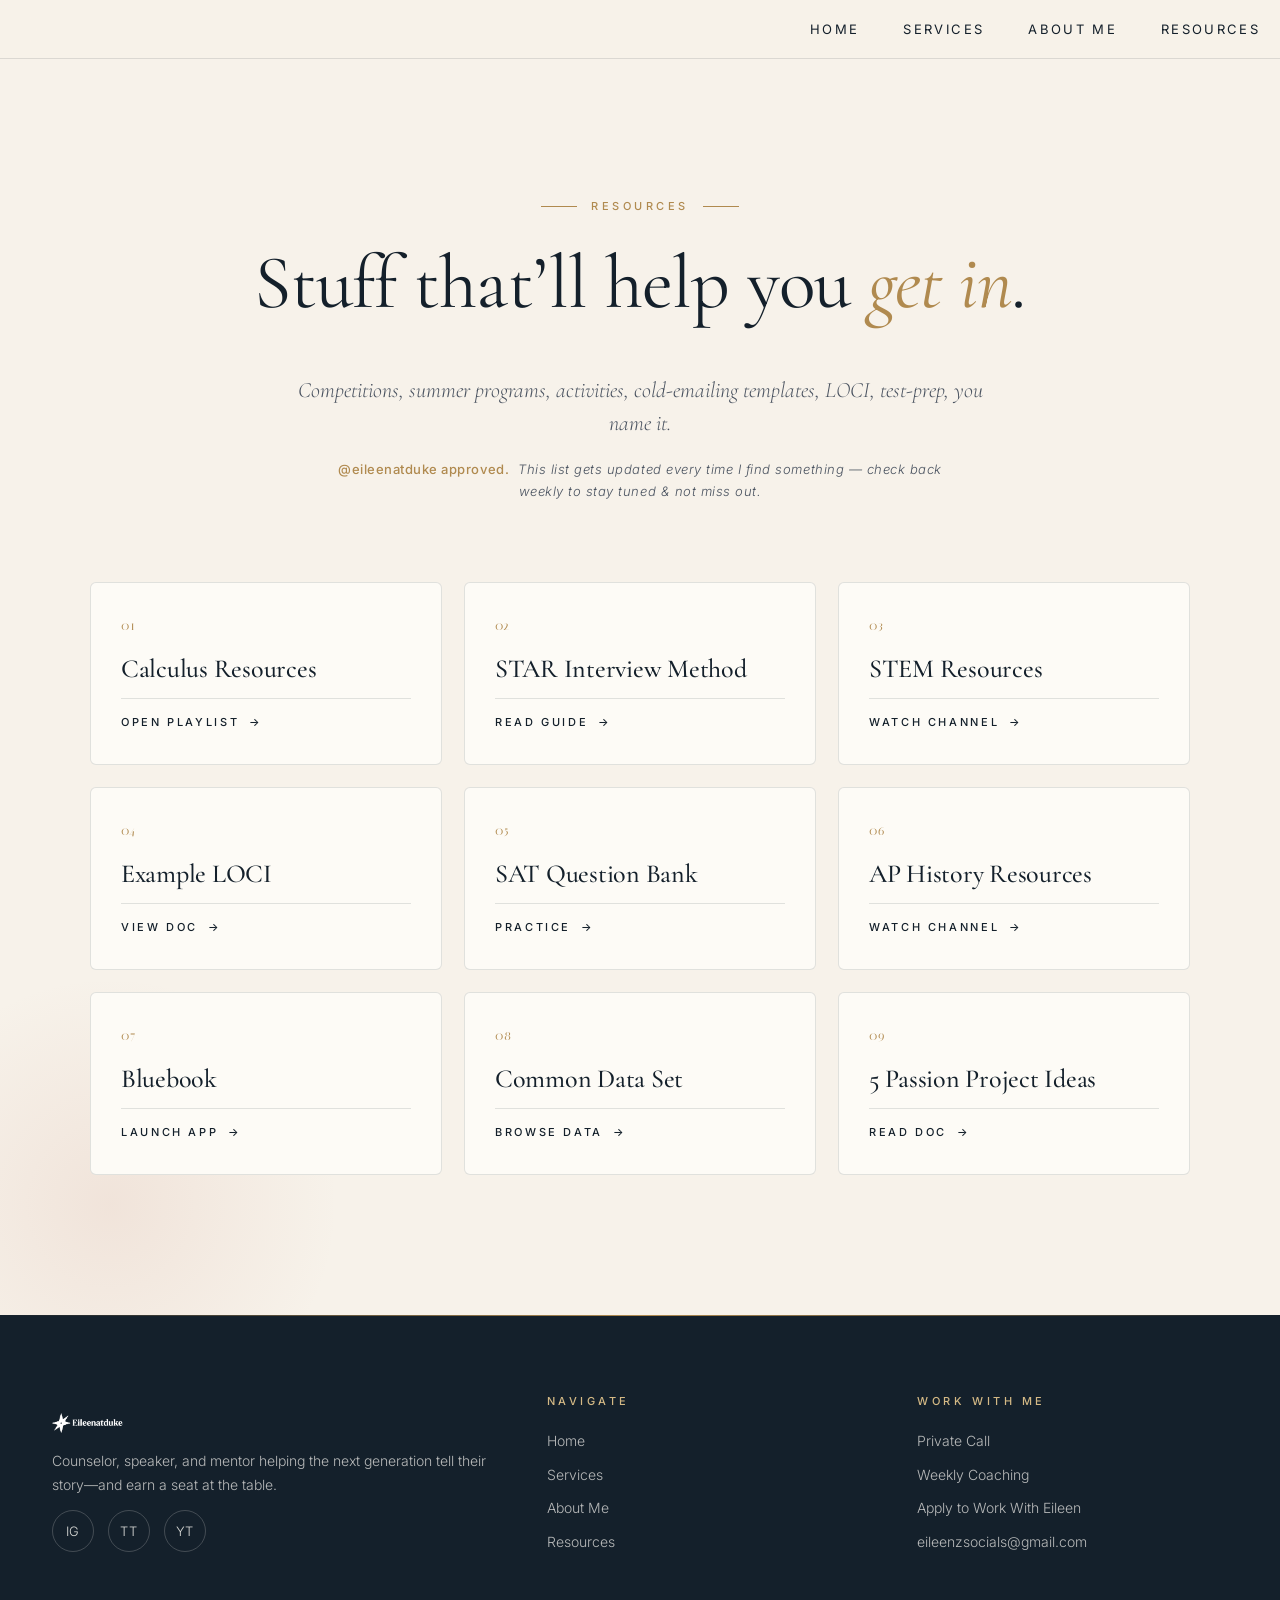
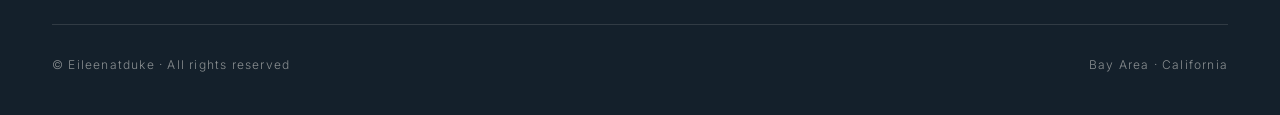
==== resources.html @ de106f10 "Link AP History Resources card to Heimler's History channel" ====
<!doctype html>
<html lang="en">
<head>
<meta charset="utf-8" />
<meta name="viewport" content="width=device-width, initial-scale=1" />
<title>Resources | Eileenatduke</title>
<link rel="icon" href="img/63d31e_8e2c9d5f79fb4313905fa7261d7432db.png" />
<link rel="preconnect" href="https://fonts.googleapis.com" />
<link rel="preconnect" href="https://fonts.gstatic.com" crossorigin />
<link href="https://fonts.googleapis.com/css2?family=Cormorant+Garamond:ital,wght@0,300;0,400;0,500;0,600;0,700;1,400&family=Inter:wght@300;400;500;600&family=Italiana&display=swap" rel="stylesheet" />
<link rel="stylesheet" href="styles.css" />
<style>
  body { padding-top: 88px; }
  #resources-section { padding-top: 100px; }
</style>
</head>
<body>

<header class="nav">
  <div class="container nav-inner">
    <span aria-hidden="true"></span>
    <nav>
      <ul>
        <li><a href="index.html#top">Home</a></li>
        <li><a href="index.html#services">Services</a></li>
        <li><a href="index.html#about">About Me</a></li>
        <li><a href="resources.html">Resources</a></li>
      </ul>
    </nav>
    <button class="nav-toggle" aria-label="Menu">
      <svg width="18" height="12" viewBox="0 0 18 12" fill="none" stroke="currentColor" stroke-width="1.4"><path d="M0 1h18M0 6h18M0 11h18"/></svg>
    </button>
  </div>
</header>

<main id="top">

  <!-- RESOURCES -->
  <section id="resources-section">
    <div class="container">
      <div class="section-head reveal">
        <span class="eyebrow">Resources</span>
        <h2>Stuff that&rsquo;ll help you <em>get in</em>.</h2>
      </div>
      <p class="resources-tag reveal">Competitions, summer programs, activities, cold-emailing templates, LOCI, test-prep, you name it.</p>
      <p class="resources-note reveal"><strong>@eileenatduke approved.</strong> &nbsp;This list gets updated every time I find something &mdash; check back weekly to stay tuned &amp; not miss out.</p>

      <div class="resources-grid">
        <a class="res-card reveal" href="https://youtube.com/playlist?list=PL6iwkLfBjZixVa6Med0P3bpAuYNysA3KG&si=qbPn6i6rHwU8EfJz" target="_blank" rel="noopener">
          <div class="res-num">01</div>
          <h4>Calculus Resources</h4>
          <span class="res-link">Open Playlist <span class="arrow">&rarr;</span></span>
        </a>

        <a class="res-card reveal" style="transition-delay:.05s" href="https://careerhub.students.duke.edu/resources/star-method-for-responding-to-interview-questions/" target="_blank" rel="noopener">
          <div class="res-num">02</div>
          <h4>STAR Interview Method</h4>
          <span class="res-link">Read Guide <span class="arrow">&rarr;</span></span>
        </a>

        <a class="res-card reveal" style="transition-delay:.1s" href="https://www.youtube.com/@TheOrganicChemistryTutor/videos" target="_blank" rel="noopener">
          <div class="res-num">03</div>
          <h4>STEM Resources</h4>
          <span class="res-link">Watch Channel <span class="arrow">&rarr;</span></span>
        </a>

        <a class="res-card reveal" style="transition-delay:.15s" href="https://docs.google.com/document/d/1EQ7lhURwzh_AfOHcXjPKD1hsLT8_d6XuLHK6VrZwoIM/edit?usp=sharing" target="_blank" rel="noopener">
          <div class="res-num">04</div>
          <h4>Example LOCI</h4>
          <span class="res-link">View Doc <span class="arrow">&rarr;</span></span>
        </a>

        <a class="res-card reveal" style="transition-delay:.2s" href="https://satsuite.collegeboard.org/practice/student-question-bank" target="_blank" rel="noopener">
          <div class="res-num">05</div>
          <h4>SAT Question Bank</h4>
          <span class="res-link">Practice <span class="arrow">&rarr;</span></span>
        </a>

        <a class="res-card reveal" style="transition-delay:.25s" href="https://www.youtube.com/@heimlershistory" target="_blank" rel="noopener">
          <div class="res-num">06</div>
          <h4>AP History Resources</h4>
          <span class="res-link">Watch Channel <span class="arrow">&rarr;</span></span>
        </a>

        <a class="res-card reveal" style="transition-delay:.3s" href="https://bluebook.app.collegeboard.org/" target="_blank" rel="noopener">
          <div class="res-num">07</div>
          <h4>Bluebook</h4>
          <span class="res-link">Launch App <span class="arrow">&rarr;</span></span>
        </a>

        <a class="res-card reveal" style="transition-delay:.35s" href="https://irds.stanford.edu/data-findings/cds" target="_blank" rel="noopener">
          <div class="res-num">08</div>
          <h4>Common Data Set</h4>
          <span class="res-link">Browse Data <span class="arrow">&rarr;</span></span>
        </a>

        <a class="res-card reveal" style="transition-delay:.4s" href="https://docs.google.com/document/d/1TdosAYPqcVu-EtnHRTdnlb5w3wuQp2_A_QpmHNCaGVw/edit?tab=t.0#heading=h.2y8op15d9m9x" target="_blank" rel="noopener">
          <div class="res-num">09</div>
          <h4>5 Passion Project Ideas</h4>
          <span class="res-link">Read Doc <span class="arrow">&rarr;</span></span>
        </a>
      </div>
    </div>
  </section>

</main>

<footer>
  <div class="container">
    <div class="footer-grid">
      <div>
        <img src="img/63d31e_8e2c9d5f79fb4313905fa7261d7432db.png" alt="Eileenatduke" class="brand-logo" />
        <p>Counselor, speaker, and mentor helping the next generation tell their story&mdash;and earn a seat at the table.</p>
        <div class="socials">
          <a href="https://www.instagram.com/eileenatduke/" target="_blank" rel="noopener" aria-label="Instagram">IG</a>
          <a href="https://www.tiktok.com/@eileeen.zhang" target="_blank" rel="noopener" aria-label="TikTok">TT</a>
          <a href="https://youtube.com/@eileenzhang8387" target="_blank" rel="noopener" aria-label="YouTube">YT</a>
        </div>
      </div>
      <div>
        <h4>Navigate</h4>
        <ul>
          <li><a href="index.html#top">Home</a></li>
          <li><a href="index.html#services">Services</a></li>
          <li><a href="index.html#about">About Me</a></li>
          <li><a href="resources.html">Resources</a></li>
        </ul>
      </div>
      <div>
        <h4>Work With Me</h4>
        <ul>
          <li><a href="https://docs.google.com/forms/d/e/1FAIpQLSdR8RqY_vbzj-fO9N_N5UaOA48QXaSj5QRSEyiiGcc8QQc1Bg/viewform" target="_blank" rel="noopener">Private Call</a></li>
          <li><a href="https://forms.gle/8HdHByYSFpCebyEi6" target="_blank" rel="noopener">Weekly Coaching</a></li>
          <li><a href="https://docs.google.com/forms/d/e/1FAIpQLSew6_3nHhO1C6GS_62MeNPMiZvuFl3_4FCT3mkkudP7ZkJYaA/viewform" target="_blank" rel="noopener">Apply to Work With Eileen</a></li>
          <li><a href="mailto:eileenzsocials@gmail.com">eileenzsocials@gmail.com</a></li>
        </ul>
      </div>
    </div>
    <div class="footer-bottom">
      <span>&copy; Eileenatduke &middot; All rights reserved</span>
      <span>Bay Area &middot; California</span>
    </div>
  </div>
</footer>

<script>
  const io = new IntersectionObserver((entries) => {
    entries.forEach((e) => {
      if (e.isIntersecting) {
        e.target.classList.add('in');
        io.unobserve(e.target);
      }
    });
  }, { threshold: 0.12, rootMargin: '0px 0px -60px 0px' });
  document.querySelectorAll('.reveal').forEach(el => io.observe(el));

  const nav = document.querySelector('header.nav');
  window.addEventListener('scroll', () => {
    const y = window.scrollY;
    nav.style.boxShadow = y > 40 ? '0 10px 30px -20px rgba(20, 32, 43, .15)' : 'none';
  });

  const navToggle = document.querySelector('.nav-toggle');
  const navMenu = document.querySelector('header.nav nav ul');
  navToggle.addEventListener('click', () => {
    nav.classList.toggle('menu-open');
  });
  navMenu.addEventListener('click', (e) => {
    if (e.target.tagName === 'A') nav.classList.remove('menu-open');
  });
</script>

</body>
</html>
---- styles.css ----
:root {
    --ink: #14202b;
    --ink-soft: #4a5360;
    --cream: #f7f2ea;
    --cream-deep: #efe6d6;
    --paper: #fdfbf6;
    --gold: #b08a4f;
    --gold-soft: #d4b985;
    --rose: #c98c79;
    --line: rgba(20, 32, 43, 0.12);
  }

  * { box-sizing: border-box; margin: 0; padding: 0; }
  html { scroll-behavior: smooth; }
  body {
    background: var(--cream);
    color: var(--ink);
    font-family: 'Inter', system-ui, sans-serif;
    font-weight: 300;
    font-size: 16px;
    line-height: 1.7;
    -webkit-font-smoothing: antialiased;
    overflow-x: hidden;
  }
  ::selection { background: var(--gold); color: var(--paper); }
  h1, h2, h3, h4, .serif {
    font-family: 'Cormorant Garamond', 'Times New Roman', serif;
    font-weight: 400;
    letter-spacing: -0.01em;
    line-height: 1.1;
  }
  a { color: inherit; text-decoration: none; }
  img { max-width: 100%; display: block; }
  .container { max-width: 1240px; margin: 0 auto; padding: 0 32px; }

  /* ---------- Navigation ---------- */
  header.nav {
    position: fixed; top: 0; left: 0; right: 0; z-index: 100;
    backdrop-filter: blur(18px) saturate(140%);
    -webkit-backdrop-filter: blur(18px) saturate(140%);
    background: rgba(247, 242, 234, 0.82);
    border-bottom: 1px solid var(--line);
    transition: padding 0.4s ease, box-shadow 0.4s ease;
  }
  .nav-inner {
    display: flex; align-items: center; justify-content: space-between;
    padding: 18px 0;
  }
  .brand-logo { height: 40px; width: auto; }
  nav ul {
    display: flex; gap: 44px; list-style: none;
    font-size: 13px; letter-spacing: 0.18em; text-transform: uppercase;
    font-weight: 400;
  }
  nav a {
    position: relative; padding: 6px 0;
    color: var(--ink); transition: color 0.3s ease;
  }
  nav a::after {
    content: ""; position: absolute; left: 0; right: 0; bottom: 0;
    height: 1px; background: var(--gold); transform: scaleX(0);
    transform-origin: left; transition: transform 0.4s ease;
  }
  nav a:hover { color: var(--gold); }
  nav a:hover::after { transform: scaleX(1); }
  .nav-toggle { display: none; }

  /* ---------- Hero ---------- */
  .hero {
    min-height: 100vh;
    display: grid; place-items: center;
    position: relative;
    padding: 140px 0 80px;
    overflow: hidden;
  }
  .hero::before {
    content: ""; position: absolute; inset: 0;
    background:
      radial-gradient(ellipse at 20% 20%, rgba(212, 185, 133, 0.22), transparent 60%),
      radial-gradient(ellipse at 80% 70%, rgba(201, 140, 121, 0.16), transparent 55%);
    pointer-events: none;
  }
  .hero-grid {
    display: grid;
    grid-template-columns: 1.15fr 1fr;
    gap: 80px;
    align-items: center;
    position: relative;
    z-index: 2;
  }
  .eyebrow {
    display: inline-flex; align-items: center; gap: 14px;
    font-size: 11px; letter-spacing: 0.32em; text-transform: uppercase;
    color: var(--gold); font-weight: 500; margin-bottom: 28px;
  }
  .eyebrow::before {
    content: ""; display: inline-block; width: 36px; height: 1px;
    background: var(--gold);
  }
  .hero h1 {
    font-size: clamp(56px, 8vw, 112px);
    line-height: 0.96; margin-bottom: 32px;
    color: var(--ink); font-weight: 400;
  }
  .hero h1 em { font-style: italic; color: var(--gold); font-weight: 400; }
  .hero-lead {
    font-size: 19px; line-height: 1.7;
    color: var(--ink-soft); max-width: 540px;
    margin-bottom: 44px;
  }
  .hero-cta { display: flex; gap: 20px; flex-wrap: wrap; }

  .btn {
    display: inline-flex; align-items: center; gap: 12px;
    padding: 16px 32px;
    font-size: 12px; letter-spacing: 0.24em; text-transform: uppercase;
    font-weight: 500; border-radius: 999px;
    transition: all 0.4s cubic-bezier(0.4, 0, 0.2, 1);
    cursor: pointer; border: 1px solid transparent;
  }
  .btn-primary { background: var(--ink); color: var(--paper); }
  .btn-primary:hover {
    background: var(--gold); color: var(--paper);
    transform: translateY(-2px);
    box-shadow: 0 14px 30px -12px rgba(176, 138, 79, 0.55);
  }
  .btn-ghost { background: transparent; color: var(--ink); border-color: var(--ink); }
  .btn-ghost:hover { background: var(--ink); color: var(--paper); transform: translateY(-2px); }
  .btn .arrow { transition: transform 0.3s ease; }
  .btn:hover .arrow { transform: translateX(4px); }

  /* Hero portrait — real photo */
  .portrait-frame {
    position: relative;
    aspect-ratio: 4/5;
    border-radius: 4px;
    overflow: visible;
  }
  .portrait-frame .photo {
    position: relative;
    width: 100%; height: 100%;
    border-radius: 4px;
    overflow: hidden;
    background: var(--cream-deep);
    box-shadow:
      0 50px 90px -30px rgba(20, 32, 43, 0.35),
      0 30px 60px -25px rgba(176, 138, 79, 0.25);
  }
  .portrait-frame .photo img {
    width: 100%; height: 100%; object-fit: cover;
    transition: transform 1.4s cubic-bezier(0.2, 0, 0.2, 1);
  }
  .portrait-frame:hover .photo img { transform: scale(1.04); }
  .portrait-frame::before {
    content: ""; position: absolute;
    inset: -18px -18px 18px 18px;
    border: 1px solid var(--gold);
    border-radius: 4px; z-index: -1;
  }
  .portrait-frame .badge {
    position: absolute; top: -28px; right: -28px;
    width: 130px; height: 130px;
    border-radius: 50%;
    background: var(--ink); color: var(--paper);
    display: grid; place-items: center;
    font-family: 'Italiana', serif;
    font-size: 11px; letter-spacing: 0.3em; text-transform: uppercase;
    text-align: center; line-height: 1.4;
    box-shadow: 0 18px 40px -15px rgba(20, 32, 43, 0.45);
    transform: rotate(-8deg);
    z-index: 3;
  }
  .portrait-frame .badge .num {
    display: block;
    font-size: 30px; letter-spacing: 0; margin-bottom: 4px;
    color: var(--gold-soft);
  }

  .scroll-cue {
    position: absolute; bottom: 40px; left: 50%;
    transform: translateX(-50%);
    font-size: 10px; letter-spacing: 0.36em; text-transform: uppercase;
    color: var(--ink-soft);
    display: flex; flex-direction: column; align-items: center; gap: 16px;
  }
  .scroll-cue::after {
    content: ""; width: 1px; height: 60px;
    background: linear-gradient(to bottom, var(--ink-soft), transparent);
    animation: drop 2.4s ease-in-out infinite;
  }
  @keyframes drop {
    0%, 100% { transform: scaleY(1); transform-origin: top; }
    50% { transform: scaleY(0.4); }
  }

  /* ---------- Universities strip ---------- */
  .unis {
    background: var(--paper);
    padding: 70px 0;
    border-top: 1px solid var(--line);
    border-bottom: 1px solid var(--line);
  }
  .unis-label {
    text-align: center;
    font-size: 11px; letter-spacing: 0.32em; text-transform: uppercase;
    color: var(--ink-soft); font-weight: 500;
    margin-bottom: 36px;
  }
  .unis-label::before, .unis-label::after {
    content: ""; display: inline-block;
    width: 30px; height: 1px;
    background: var(--gold);
    vertical-align: middle; margin: 0 18px;
  }
  .unis-row {
    display: flex; align-items: center; justify-content: center;
    gap: 48px; flex-wrap: wrap;
  }
  .unis-cell {
    width: 140px; height: 70px;
    display: grid; place-items: center;
    opacity: 0.82; filter: grayscale(0.15);
    transition: opacity 0.4s ease, transform 0.4s ease, filter 0.4s ease;
  }
  .unis-cell img {
    max-width: 100%; max-height: 100%;
    width: auto; height: auto;
    object-fit: contain;
  }
  .unis-cell.is-brown img { max-height: 78%; max-width: 78%; }
  .unis-cell:hover {
    opacity: 1; filter: grayscale(0);
    transform: translateY(-3px);
  }

  /* ---------- Section base ---------- */
  section { padding: 140px 0; position: relative; }
  .section-head { text-align: center; margin-bottom: 90px; }
  .section-head .eyebrow { justify-content: center; }
  .section-head .eyebrow::after {
    content: ""; display: inline-block; width: 36px; height: 1px; background: var(--gold);
  }
  .section-head h2 {
    font-size: clamp(44px, 6vw, 76px);
    line-height: 1.05; margin-bottom: 24px; font-weight: 400;
  }
  .section-head h2 em { color: var(--gold); font-style: italic; }
  .section-head p {
    max-width: 620px; margin: 0 auto;
    color: var(--ink-soft); font-size: 17px;
  }

  /* ---------- Services ---------- */
  #services {
    background: linear-gradient(180deg, var(--cream) 0%, var(--paper) 100%);
  }
  .services-grid {
    display: grid;
    grid-template-columns: repeat(3, 1fr);
    gap: 28px;
  }
  .card {
    position: relative;
    background: var(--paper);
    border: 1px solid var(--line);
    border-radius: 6px;
    display: flex; flex-direction: column;
    transition: transform 0.5s cubic-bezier(0.4, 0, 0.2, 1),
                box-shadow 0.5s cubic-bezier(0.4, 0, 0.2, 1),
                border-color 0.4s ease;
    overflow: hidden;
    isolation: isolate;
  }
  .card:hover {
    transform: translateY(-10px);
    box-shadow:
      0 30px 60px -25px rgba(20, 32, 43, 0.18),
      0 20px 40px -25px rgba(176, 138, 79, 0.18);
    border-color: transparent;
  }
  .card-image {
    position: relative;
    aspect-ratio: 4/3;
    overflow: hidden;
    background: var(--cream-deep);
  }
  .card-image img {
    width: 100%; height: 100%; object-fit: cover;
    transition: transform 1.2s cubic-bezier(0.2, 0, 0.2, 1);
  }
  .card:hover .card-image img { transform: scale(1.06); }
  .card-image::after {
    content: ""; position: absolute; inset: 0;
    background: linear-gradient(180deg, transparent 50%, rgba(20, 32, 43, 0.18) 100%);
  }
  .ribbon-float {
    position: absolute; top: 18px; left: 18px; z-index: 2;
    background: var(--gold); color: var(--paper);
    font-size: 9px; letter-spacing: 0.24em; text-transform: uppercase;
    padding: 6px 12px; border-radius: 999px;
    font-weight: 500;
    backdrop-filter: blur(6px);
  }
  .ribbon-float.alt { background: var(--rose); }
  .ribbon-float.dark { background: var(--ink); color: var(--gold-soft); }

  .card-body { padding: 36px 36px 40px; display: flex; flex-direction: column; flex: 1; }

  .card.featured { background: linear-gradient(155deg, var(--ink) 0%, #0a1622 100%); color: var(--paper); border-color: transparent; }
  .card.featured .card-eyebrow,
  .card.featured .card-meta { color: var(--gold-soft); }
  .card.featured h3 { color: var(--paper); }
  .card.featured p { color: rgba(253, 251, 246, 0.78); }
  .card.featured .card-link { color: var(--gold-soft); border-color: rgba(212, 185, 133, 0.4); }
  .card.featured .card-link:hover { color: var(--paper); border-color: var(--paper); }

  .card-eyebrow {
    font-size: 10px; letter-spacing: 0.32em; text-transform: uppercase;
    color: var(--gold); font-weight: 500;
    display: flex; align-items: center; gap: 12px;
    margin-bottom: 18px;
  }
  .card-eyebrow .num { font-family: 'Italiana', serif; font-size: 14px; letter-spacing: 0; }

  .card h3 {
    font-size: 30px; line-height: 1.15;
    margin-bottom: 18px;
    color: var(--ink); font-weight: 400;
  }
  .card p {
    color: var(--ink-soft);
    font-size: 15.5px; line-height: 1.7;
    margin-bottom: 28px; flex: 1;
  }
  .card-meta {
    font-size: 11px; letter-spacing: 0.24em; text-transform: uppercase;
    color: var(--rose); font-weight: 500;
    margin-bottom: 16px;
    display: flex; align-items: center; gap: 10px;
  }
  .card-meta::before {
    content: ""; width: 6px; height: 6px; border-radius: 50%;
    background: var(--rose); display: inline-block;
    box-shadow: 0 0 0 3px rgba(201, 140, 121, 0.2);
    animation: pulse 2s ease-in-out infinite;
  }
  @keyframes pulse {
    0%, 100% { box-shadow: 0 0 0 3px rgba(201, 140, 121, 0.2); }
    50% { box-shadow: 0 0 0 6px rgba(201, 140, 121, 0.05); }
  }
  .card-actions { display: flex; flex-direction: column; gap: 12px; }
  .card-actions .btn { justify-content: center; }
  .card-link {
    display: inline-flex; align-items: center; justify-content: center; gap: 10px;
    padding: 14px 0;
    font-size: 11px; letter-spacing: 0.28em; text-transform: uppercase;
    color: var(--ink); border-bottom: 1px solid var(--line);
    transition: color 0.3s ease, border-color 0.3s ease;
  }
  .card-link:hover { color: var(--gold); border-color: var(--gold); }

  /* ---------- About ---------- */
  #about { background: var(--cream); position: relative; overflow: hidden; }
  #about::before {
    content: ""; position: absolute;
    top: -100px; right: -100px; width: 500px; height: 500px;
    border-radius: 50%;
    background: radial-gradient(circle, rgba(176, 138, 79, 0.12), transparent 70%);
    pointer-events: none;
  }
  .about-grid {
    display: grid;
    grid-template-columns: 0.85fr 1.15fr;
    gap: 90px;
    align-items: center;
    position: relative;
  }
  .about-visual { position: relative; }
  .about-visual .stack {
    position: relative;
    aspect-ratio: 4/5;
    border-radius: 4px;
    overflow: visible;
  }
  .about-visual .photo {
    position: relative;
    width: 100%; height: 100%;
    border-radius: 4px;
    overflow: hidden;
    background: var(--cream-deep);
    box-shadow: 0 40px 80px -30px rgba(20, 32, 43, 0.35);
  }
  .about-visual .photo img {
    width: 100%; height: 100%; object-fit: cover;
  }
  .about-visual .stack::before {
    content: ""; position: absolute;
    inset: 28px -28px -28px 28px;
    background: linear-gradient(135deg, var(--ink) 0%, #0a1622 100%);
    border-radius: 4px; z-index: -1;
  }
  .stat-card {
    position: absolute;
    bottom: -40px; left: -40px;
    background: var(--paper);
    padding: 26px 32px;
    border-radius: 6px;
    box-shadow: 0 20px 50px -20px rgba(20, 32, 43, 0.25);
    border: 1px solid var(--line);
    z-index: 4;
  }
  .stat-card .num {
    font-family: 'Cormorant Garamond', serif;
    font-size: 44px; line-height: 1;
    color: var(--gold); font-weight: 500;
  }
  .stat-card .label {
    font-size: 10px; letter-spacing: 0.28em; text-transform: uppercase;
    color: var(--ink-soft); margin-top: 8px;
  }
  .about-copy h2 {
    font-size: clamp(44px, 5.4vw, 68px);
    margin-bottom: 36px;
  }
  .about-copy h2 em { color: var(--gold); font-style: italic; }
  .about-copy p {
    font-size: 17px; color: var(--ink-soft);
    line-height: 1.85; margin-bottom: 24px;
  }
  .about-copy p strong {
    color: var(--ink); font-weight: 500; font-style: italic;
    background: linear-gradient(180deg, transparent 60%, rgba(212, 185, 133, 0.45) 60%);
    padding: 0 4px;
  }
  .pull-quote {
    margin: 50px 0;
    padding: 36px 0 36px 36px;
    border-left: 2px solid var(--gold);
    font-family: 'Cormorant Garamond', serif;
    font-size: 26px; font-style: italic;
    line-height: 1.4; color: var(--ink);
  }

  /* ---------- Speaker strip ---------- */
  .speaker-strip {
    margin-top: 80px;
    padding: 0;
    background: var(--ink);
    border-radius: 8px;
    color: var(--paper);
    display: grid;
    grid-template-columns: 1fr 1.1fr;
    overflow: hidden;
    position: relative;
  }
  .speaker-strip .photo {
    position: relative;
    min-height: 380px;
    background: #0a1622;
  }
  .speaker-strip .photo img {
    width: 100%; height: 100%;
    object-fit: cover;
    object-position: 50% 20%;
    position: absolute; inset: 0;
  }
  .speaker-strip .photo::after {
    content: ""; position: absolute; inset: 0;
    background: linear-gradient(90deg, transparent 60%, var(--ink) 100%);
  }
  .speaker-strip .body {
    padding: 60px;
    display: flex; flex-direction: column; justify-content: center;
    position: relative;
  }
  .speaker-strip .body::before {
    content: "❝"; position: absolute;
    top: 20px; right: 40px;
    font-family: 'Cormorant Garamond', serif;
    font-size: 120px; color: rgba(212, 185, 133, 0.15);
    line-height: 1;
  }
  .speaker-strip .eyebrow { color: var(--gold-soft); }
  .speaker-strip .eyebrow::before { background: var(--gold-soft); }
  .speaker-strip h3 {
    font-size: 36px; margin-bottom: 18px;
    color: var(--paper); font-weight: 400;
  }
  .speaker-strip h3 em { color: var(--gold-soft); font-style: italic; }
  .speaker-strip p {
    color: rgba(253, 251, 246, 0.78);
    font-size: 16px;
  }

  /* ---------- Contact ---------- */
  #contact { background: var(--paper); text-align: center; padding: 160px 0; }
  #contact .section-head { margin-bottom: 60px; }
  .contact-card {
    max-width: 720px; margin: 0 auto;
    padding: 60px;
    background: linear-gradient(155deg, var(--cream) 0%, var(--paper) 100%);
    border: 1px solid var(--line); border-radius: 6px;
    position: relative;
  }
  .contact-card::before, .contact-card::after {
    content: ""; position: absolute;
    width: 24px; height: 24px;
    border: 1px solid var(--gold);
  }
  .contact-card::before { top: 14px; left: 14px; border-right: 0; border-bottom: 0; }
  .contact-card::after { bottom: 14px; right: 14px; border-left: 0; border-top: 0; }
  .contact-card p {
    font-family: 'Cormorant Garamond', serif;
    font-size: 22px; line-height: 1.5;
    color: var(--ink); margin-bottom: 36px;
    font-style: italic;
  }
  .email-link {
    display: inline-flex; align-items: center; gap: 14px;
    padding: 18px 36px;
    background: var(--ink); color: var(--paper);
    border-radius: 999px;
    font-size: 15px; letter-spacing: 0.05em;
    transition: all 0.4s ease;
  }
  .email-link:hover {
    background: var(--gold);
    transform: translateY(-2px);
    box-shadow: 0 14px 30px -12px rgba(176, 138, 79, 0.5);
  }
  .email-link .icon { font-size: 18px; }

  /* ---------- Resources ---------- */
  #resources-section {
    background: var(--cream);
    padding: 140px 0;
    position: relative;
    overflow: hidden;
  }
  #resources-section::before {
    content: ""; position: absolute;
    bottom: -120px; left: -120px;
    width: 460px; height: 460px;
    border-radius: 50%;
    background: radial-gradient(circle, rgba(201, 140, 121, 0.14), transparent 70%);
    pointer-events: none;
  }
  .resources-tag {
    text-align: center;
    font-family: 'Cormorant Garamond', serif;
    font-style: italic;
    font-size: 22px;
    color: var(--ink-soft);
    max-width: 720px;
    margin: -40px auto 18px;
    line-height: 1.5;
  }
  .resources-note {
    text-align: center;
    font-size: 13px;
    letter-spacing: 0.04em;
    color: var(--ink-soft);
    max-width: 640px;
    margin: 0 auto 80px;
    font-style: italic;
  }
  .resources-note strong {
    color: var(--gold);
    font-style: normal;
    font-weight: 500;
  }
  .resources-grid {
    display: grid;
    grid-template-columns: repeat(3, 1fr);
    gap: 22px;
    max-width: 1100px;
    margin: 0 auto;
  }
  .res-card {
    position: relative;
    background: var(--paper);
    border: 1px solid var(--line);
    border-radius: 6px;
    padding: 32px 30px;
    transition: transform 0.4s cubic-bezier(0.4,0,0.2,1),
                box-shadow 0.4s ease,
                border-color 0.4s ease;
    display: flex; flex-direction: column;
    min-height: 180px;
    overflow: hidden;
    isolation: isolate;
  }
  .res-card::before {
    content: ""; position: absolute;
    top: 0; left: 0; right: 0; height: 2px;
    background: linear-gradient(90deg, var(--gold), var(--rose));
    transform: scaleX(0); transform-origin: left;
    transition: transform 0.5s cubic-bezier(0.4,0,0.2,1);
  }
  .res-card:hover {
    transform: translateY(-6px);
    box-shadow: 0 24px 50px -25px rgba(20,32,43,0.18);
    border-color: transparent;
  }
  .res-card:hover::before { transform: scaleX(1); }
  .res-num {
    font-family: 'Italiana', serif;
    font-size: 13px;
    color: var(--gold);
    letter-spacing: 0.04em;
    margin-bottom: 16px;
  }
  .res-card h4 {
    font-family: 'Cormorant Garamond', serif;
    font-size: 26px;
    line-height: 1.2;
    color: var(--ink);
    font-weight: 500;
    margin-bottom: 14px;
    flex: 1;
  }
  .res-card .res-link {
    display: inline-flex; align-items: center; gap: 10px;
    font-size: 11px; letter-spacing: 0.24em; text-transform: uppercase;
    color: var(--ink); font-weight: 500;
    padding-top: 14px;
    border-top: 1px solid var(--line);
    transition: color 0.3s ease, border-color 0.3s ease;
  }
  .res-card:hover .res-link { color: var(--gold); border-color: var(--gold); }
  .res-card .res-link .arrow { transition: transform 0.3s ease; }
  .res-card:hover .res-link .arrow { transform: translateX(4px); }
  .res-card.disabled {
    opacity: 0.65;
  }
  .res-card.disabled .res-link {
    color: var(--ink-soft);
    font-style: italic;
    text-transform: none;
    letter-spacing: 0.02em;
    font-size: 13px;
  }
  .res-card.disabled:hover { transform: none; box-shadow: none; }
  .res-card.disabled:hover::before { transform: scaleX(0); }

  /* ---------- Footer ---------- */
  footer {
    background: var(--ink);
    color: rgba(253, 251, 246, 0.7);
    padding: 80px 0 40px;
    position: relative;
  }
  footer::before {
    content: ""; position: absolute; top: 0; left: 0; right: 0; height: 1px;
    background: linear-gradient(90deg, transparent, var(--gold), transparent);
  }
  .footer-grid {
    display: grid;
    grid-template-columns: 1.4fr 1fr 1fr;
    gap: 60px; margin-bottom: 60px;
  }
  footer .brand-logo {
    height: 38px; width: auto;
    filter: brightness(0) invert(1);
    margin-bottom: 16px;
  }
  footer p { font-size: 14px; line-height: 1.7; }
  footer h4 {
    font-family: 'Inter', sans-serif;
    font-size: 11px; letter-spacing: 0.32em; text-transform: uppercase;
    color: var(--gold-soft); font-weight: 500;
    margin-bottom: 22px;
  }
  footer ul { list-style: none; }
  footer ul li { margin-bottom: 10px; font-size: 14px; }
  footer ul a { transition: color 0.3s ease; }
  footer ul a:hover { color: var(--gold-soft); }
  .socials { display: flex; gap: 14px; margin-top: 14px; }
  .socials a {
    width: 42px; height: 42px;
    border-radius: 50%;
    border: 1px solid rgba(253, 251, 246, 0.2);
    display: grid; place-items: center;
    font-size: 13px; letter-spacing: 0.05em;
    color: rgba(253, 251, 246, 0.85);
    transition: all 0.4s ease;
  }
  .socials a:hover {
    background: var(--gold); border-color: var(--gold);
    color: var(--ink); transform: translateY(-2px);
  }
  .footer-bottom {
    border-top: 1px solid rgba(253, 251, 246, 0.12);
    padding-top: 30px;
    display: flex; justify-content: space-between; align-items: center;
    font-size: 12px; letter-spacing: 0.1em;
    color: rgba(253, 251, 246, 0.5);
    flex-wrap: wrap; gap: 16px;
  }

  .reveal { opacity: 0; transform: translateY(30px); transition: opacity 0.9s ease, transform 0.9s ease; }
  .reveal.in { opacity: 1; transform: none; }

  /* ---------- Service modal ---------- */
  .modal-backdrop {
    position: fixed; inset: 0; z-index: 200;
    background: rgba(20, 32, 43, 0.55);
    backdrop-filter: blur(6px);
    -webkit-backdrop-filter: blur(6px);
    display: none;
    align-items: center; justify-content: center;
    padding: 32px 16px;
    opacity: 0;
    transition: opacity 0.35s ease;
  }
  .modal-backdrop.open { display: flex; opacity: 1; }
  .modal {
    position: relative;
    width: 100%; max-width: 760px;
    max-height: 90vh; overflow-y: auto;
    background: var(--paper);
    border-radius: 8px;
    border: 1px solid var(--line);
    box-shadow: 0 40px 80px -20px rgba(20, 32, 43, 0.45);
    transform: translateY(16px) scale(0.98);
    transition: transform 0.4s cubic-bezier(0.4, 0, 0.2, 1);
  }
  .modal-backdrop.open .modal { transform: none; }
  .modal-close {
    position: absolute; top: 18px; right: 18px;
    width: 38px; height: 38px;
    border-radius: 50%;
    border: 1px solid var(--line);
    background: var(--paper);
    display: grid; place-items: center;
    cursor: pointer;
    color: var(--ink);
    font-size: 18px; line-height: 1;
    transition: background 0.3s ease, color 0.3s ease, border-color 0.3s ease;
    z-index: 2;
  }
  .modal-close:hover {
    background: var(--ink); color: var(--paper);
    border-color: var(--ink);
  }
  .modal-body { padding: 56px 56px 48px; }
  .modal-eyebrow {
    display: inline-flex; align-items: center; gap: 14px;
    font-size: 11px; letter-spacing: 0.32em; text-transform: uppercase;
    color: var(--gold); font-weight: 500;
    margin-bottom: 18px;
  }
  .modal-eyebrow::before {
    content: ""; display: inline-block;
    width: 28px; height: 1px; background: var(--gold);
  }
  .modal h3 {
    font-size: clamp(30px, 4vw, 44px);
    line-height: 1.1; margin-bottom: 12px;
    color: var(--ink); font-weight: 400;
  }
  .modal h3 em { color: var(--gold); font-style: italic; }
  .modal .lede {
    font-size: 17px; line-height: 1.7;
    color: var(--ink-soft);
    margin-bottom: 28px;
  }
  .modal h4 {
    font-family: 'Inter', sans-serif;
    font-size: 11px; letter-spacing: 0.28em; text-transform: uppercase;
    color: var(--ink); font-weight: 500;
    margin: 28px 0 14px;
    display: flex; align-items: center; gap: 12px;
  }
  .modal h4::before {
    content: ""; display: inline-block;
    width: 22px; height: 1px; background: var(--gold);
  }
  .modal p {
    font-size: 15.5px; line-height: 1.75;
    color: var(--ink-soft);
    margin-bottom: 14px;
  }
  .modal ul { list-style: none; margin: 6px 0 18px; }
  .modal ul li {
    position: relative;
    padding-left: 22px;
    font-size: 15.5px; line-height: 1.7;
    color: var(--ink-soft);
    margin-bottom: 10px;
  }
  .modal ul li::before {
    content: ""; position: absolute;
    left: 0; top: 12px;
    width: 10px; height: 1px;
    background: var(--gold);
  }
  .modal-quote {
    margin: 24px 0;
    padding: 22px 26px;
    background: var(--cream);
    border-left: 2px solid var(--gold);
    border-radius: 0 4px 4px 0;
    font-family: 'Cormorant Garamond', serif;
    font-style: italic; font-size: 19px; line-height: 1.5;
    color: var(--ink);
  }
  .modal-meta {
    display: inline-flex; align-items: center; gap: 10px;
    font-size: 11px; letter-spacing: 0.24em; text-transform: uppercase;
    color: var(--rose); font-weight: 500;
    margin-bottom: 16px;
  }
  .modal-meta::before {
    content: ""; width: 6px; height: 6px; border-radius: 50%;
    background: var(--rose);
    box-shadow: 0 0 0 3px rgba(201, 140, 121, 0.2);
  }
  .modal-cta {
    margin-top: 32px;
    padding-top: 28px;
    border-top: 1px solid var(--line);
    display: flex; gap: 14px; flex-wrap: wrap;
  }
  body.modal-open { overflow: hidden; }
  @media (max-width: 560px) {
    .modal-body { padding: 48px 26px 36px; }
    .modal h3 { font-size: 28px; }
    .modal-quote { font-size: 17px; padding: 18px 20px; }
  }

  @media (max-width: 980px) {
    .hero-grid { grid-template-columns: 1fr; gap: 60px; }
    .portrait-frame { max-width: 420px; margin: 0 auto; }
    .services-grid { grid-template-columns: 1fr; }
    .about-grid { grid-template-columns: 1fr; gap: 80px; }
    .about-visual .stack { max-width: 420px; margin: 0 auto; }
    .speaker-strip { grid-template-columns: 1fr; }
    .speaker-strip .body { padding: 40px; }
    .speaker-strip .photo { min-height: 280px; }
    .speaker-strip .photo::after { background: linear-gradient(180deg, transparent 60%, var(--ink) 100%); }
    .footer-grid { grid-template-columns: 1fr; gap: 40px; }
    section { padding: 100px 0; }
    .unis-row { gap: 30px; }
    .unis-cell { width: 110px; height: 56px; }
    .resources-grid { grid-template-columns: repeat(2, 1fr); }
    nav { position: static; }
    nav ul {
      display: none;
      position: absolute;
      top: 100%; left: 0; right: 0;
      flex-direction: column;
      gap: 0;
      padding: 16px 32px 24px;
      background: rgba(247, 242, 234, 0.96);
      backdrop-filter: blur(18px) saturate(140%);
      -webkit-backdrop-filter: blur(18px) saturate(140%);
      border-bottom: 1px solid var(--line);
    }
    nav ul li { padding: 14px 0; border-bottom: 1px solid var(--line); }
    nav ul li:last-child { border-bottom: 0; }
    header.nav.menu-open nav ul { display: flex; }
    .nav-toggle {
      display: grid; place-items: center;
      width: 42px; height: 42px;
      border: 1px solid var(--line); border-radius: 50%;
      background: transparent; cursor: pointer;
      color: var(--ink);
      -webkit-tap-highlight-color: transparent;
      touch-action: manipulation;
    }
  }
  @media (max-width: 560px) {
    .container { padding: 0 22px; }
    .hero { padding: 110px 0 60px; }
    .contact-card { padding: 40px 26px; }
    .footer-bottom { flex-direction: column; text-align: center; }
    .stat-card { left: 10px; bottom: -30px; padding: 20px 24px; }
    .pull-quote { font-size: 22px; padding-left: 24px; }
    .unis-row { gap: 22px; }
    .unis-cell { width: 92px; height: 48px; }
    .resources-grid { grid-template-columns: 1fr; gap: 16px; }
  }
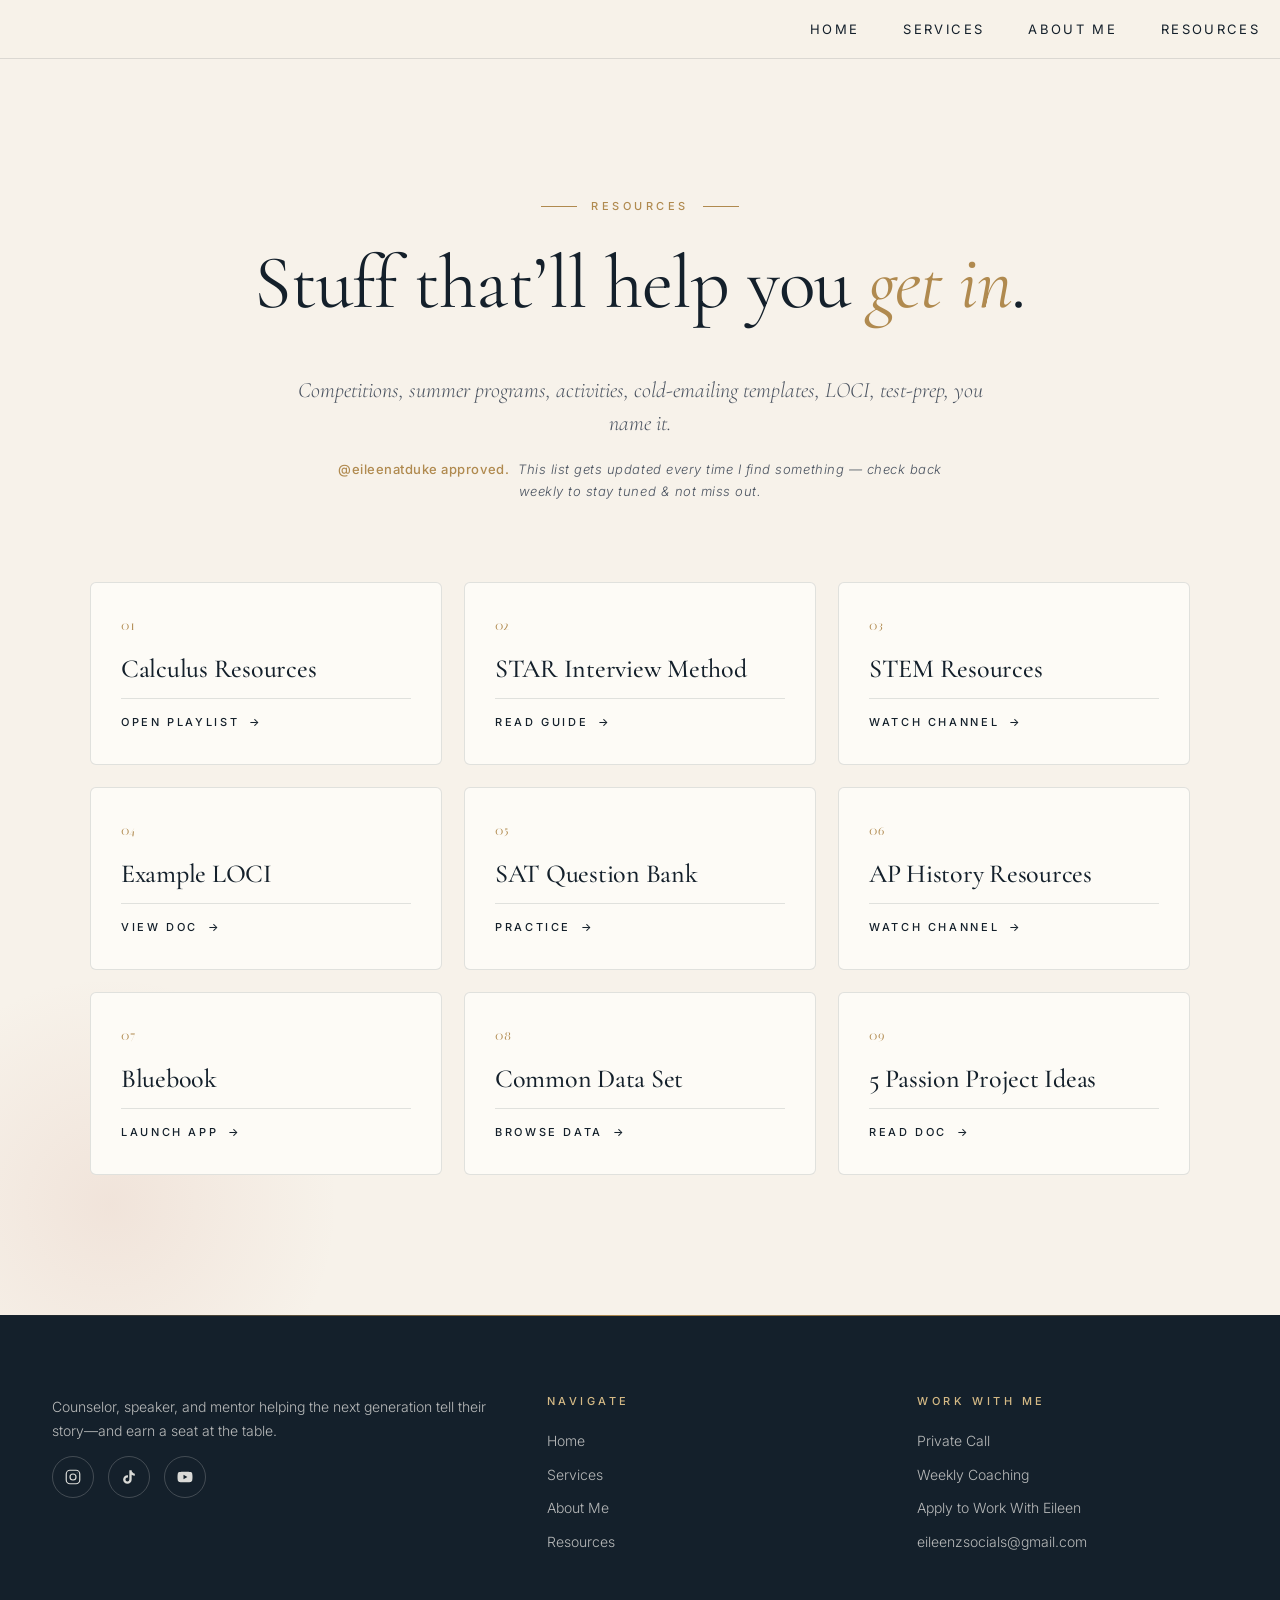
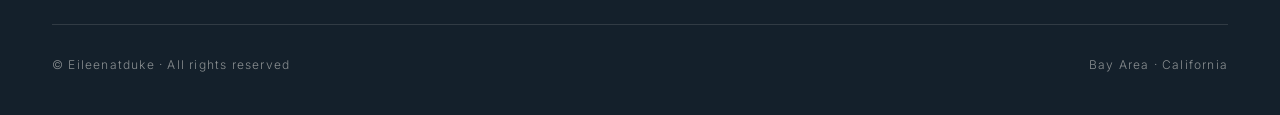
==== commit e9bdd669: "Replace footer brand image with social SVG glyphs - Drop the Eileenatduke wordmark image from the fo" ====
--- a/resources.html
+++ b/resources.html
@@ -109,12 +109,17 @@
   <div class="container">
     <div class="footer-grid">
       <div>
-        <img src="img/63d31e_8e2c9d5f79fb4313905fa7261d7432db.png" alt="Eileenatduke" class="brand-logo" />
         <p>Counselor, speaker, and mentor helping the next generation tell their story&mdash;and earn a seat at the table.</p>
         <div class="socials">
-          <a href="https://www.instagram.com/eileenatduke/" target="_blank" rel="noopener" aria-label="Instagram">IG</a>
-          <a href="https://www.tiktok.com/@eileeen.zhang" target="_blank" rel="noopener" aria-label="TikTok">TT</a>
-          <a href="https://youtube.com/@eileenzhang8387" target="_blank" rel="noopener" aria-label="YouTube">YT</a>
+          <a href="https://www.instagram.com/eileenatduke/" target="_blank" rel="noopener" aria-label="Instagram">
+            <svg viewBox="0 0 24 24" fill="none" stroke="currentColor" stroke-width="1.6" stroke-linecap="round" stroke-linejoin="round" aria-hidden="true"><rect x="3" y="3" width="18" height="18" rx="5"/><circle cx="12" cy="12" r="4"/><circle cx="17.5" cy="6.5" r="0.6" fill="currentColor" stroke="none"/></svg>
+          </a>
+          <a href="https://www.tiktok.com/@eileeen.zhang" target="_blank" rel="noopener" aria-label="TikTok">
+            <svg viewBox="0 0 24 24" fill="currentColor" aria-hidden="true"><path d="M16.6 5.82A4.28 4.28 0 0 1 15.54 3h-3.09v12.4a2.59 2.59 0 1 1-2.59-2.59c.27 0 .53.04.79.12V9.8a5.7 5.7 0 0 0-.79-.05 5.69 5.69 0 1 0 5.69 5.69V9.05a7.4 7.4 0 0 0 4.21 1.39V7.5a4.16 4.16 0 0 1-3.16-1.68z"/></svg>
+          </a>
+          <a href="https://youtube.com/@eileenzhang8387" target="_blank" rel="noopener" aria-label="YouTube">
+            <svg viewBox="0 0 24 24" fill="currentColor" aria-hidden="true"><path d="M21.6 7.2a2.5 2.5 0 0 0-1.76-1.77C18.27 5 12 5 12 5s-6.27 0-7.84.43A2.5 2.5 0 0 0 2.4 7.2 26.2 26.2 0 0 0 2 12a26.2 26.2 0 0 0 .4 4.8 2.5 2.5 0 0 0 1.76 1.77C5.73 19 12 19 12 19s6.27 0 7.84-.43a2.5 2.5 0 0 0 1.76-1.77A26.2 26.2 0 0 0 22 12a26.2 26.2 0 0 0-.4-4.8zM10 15V9l5.2 3z"/></svg>
+          </a>
         </div>
       </div>
       <div>
--- a/styles.css
+++ b/styles.css
@@ -681,7 +681,6 @@
     border-radius: 50%;
     border: 1px solid rgba(253, 251, 246, 0.2);
     display: grid; place-items: center;
-    font-size: 13px; letter-spacing: 0.05em;
     color: rgba(253, 251, 246, 0.85);
     transition: all 0.4s ease;
   }
@@ -689,6 +688,7 @@
     background: var(--gold); border-color: var(--gold);
     color: var(--ink); transform: translateY(-2px);
   }
+  .socials svg { width: 18px; height: 18px; display: block; }
   .footer-bottom {
     border-top: 1px solid rgba(253, 251, 246, 0.12);
     padding-top: 30px;
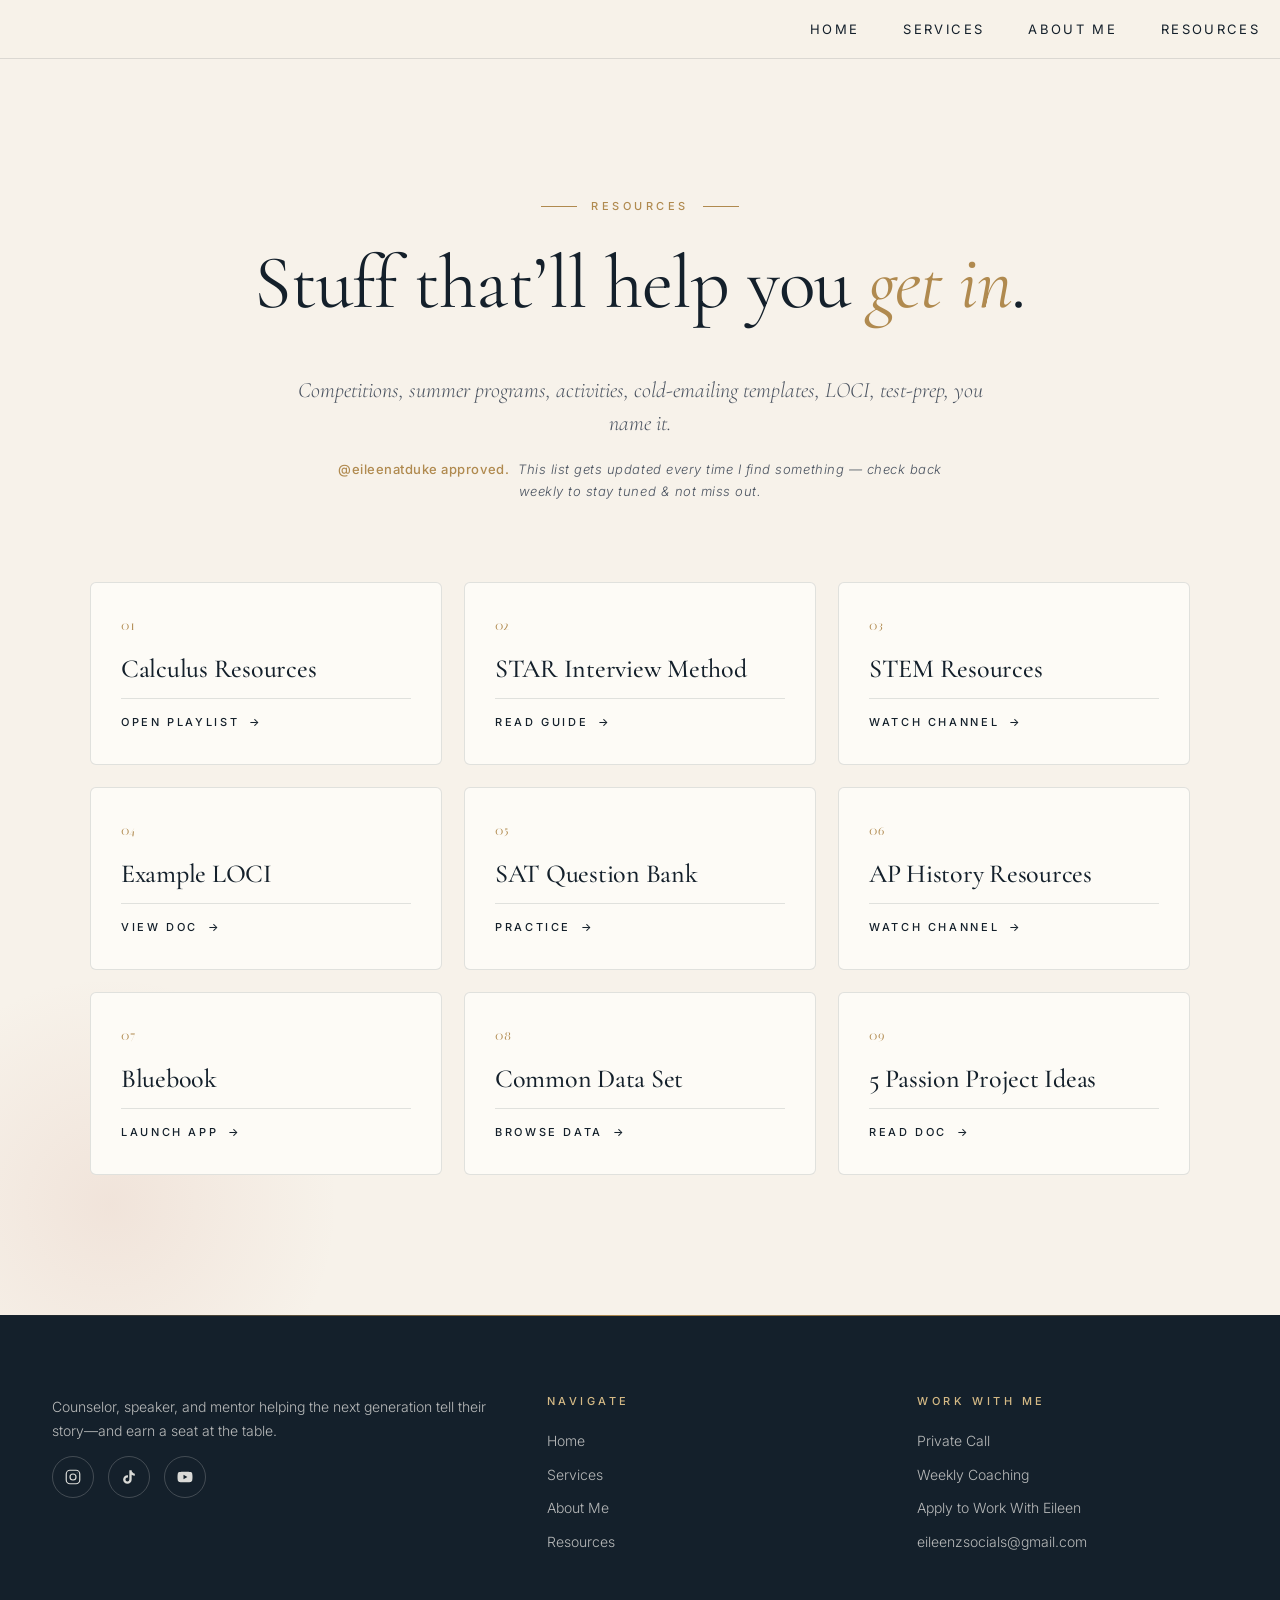
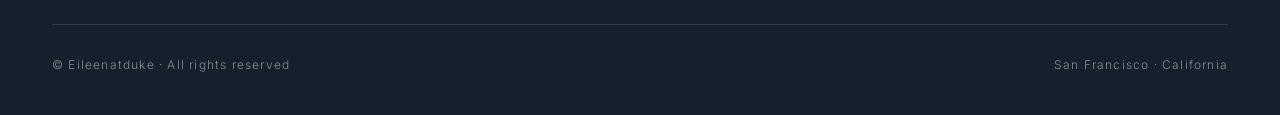
==== commit 416d5f99: "Move 3-spots ribbon up, update location, retune speaker photo crop - Promote the '3 spots remaining'" ====
--- a/resources.html
+++ b/resources.html
@@ -143,7 +143,7 @@
     </div>
     <div class="footer-bottom">
       <span>&copy; Eileenatduke &middot; All rights reserved</span>
-      <span>Bay Area &middot; California</span>
+      <span>San Francisco &middot; California</span>
     </div>
   </div>
 </footer>
--- a/styles.css
+++ b/styles.css
@@ -461,7 +461,7 @@
   .speaker-strip .photo img {
     width: 100%; height: 100%;
     object-fit: cover;
-    object-position: 50% 20%;
+    object-position: 50% 32%;
     position: absolute; inset: 0;
   }
   .speaker-strip .photo::after {
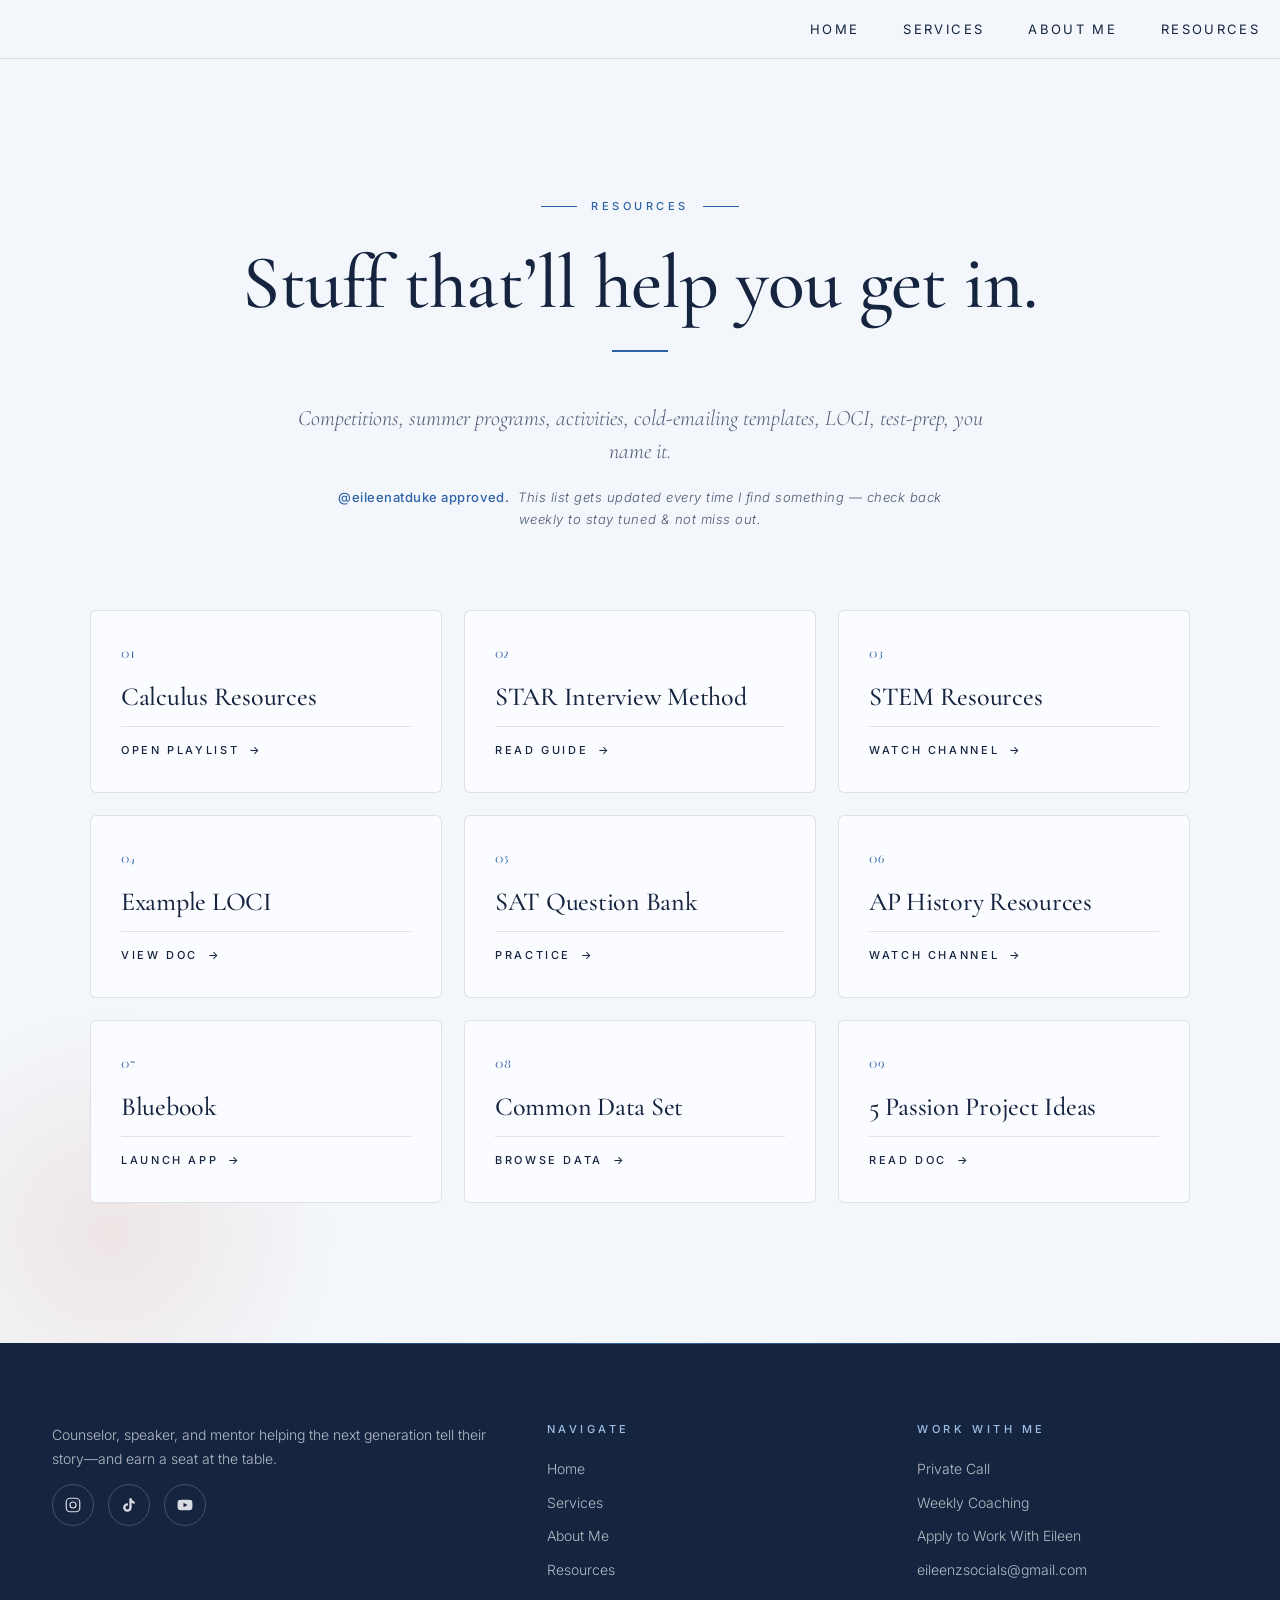
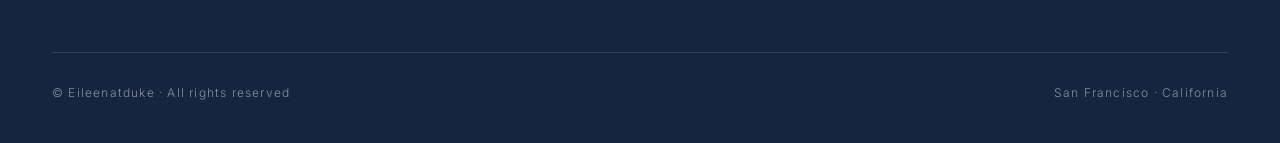
==== commit 42ba95c0: "Rework theme to navy-on-soft-white, clean up heading emphasis - Swap gold-on-cream palette for deep " ====
--- a/resources.html
+++ b/resources.html
@@ -4,11 +4,11 @@
 <meta charset="utf-8" />
 <meta name="viewport" content="width=device-width, initial-scale=1" />
 <title>Resources | Eileenatduke</title>
-<link rel="icon" href="img/63d31e_8e2c9d5f79fb4313905fa7261d7432db.png" />
+<link rel="icon" href="data:," />
 <link rel="preconnect" href="https://fonts.googleapis.com" />
 <link rel="preconnect" href="https://fonts.gstatic.com" crossorigin />
 <link href="https://fonts.googleapis.com/css2?family=Cormorant+Garamond:ital,wght@0,300;0,400;0,500;0,600;0,700;1,400&family=Inter:wght@300;400;500;600&family=Italiana&display=swap" rel="stylesheet" />
-<link rel="stylesheet" href="styles.css" />
+<link rel="stylesheet" href="styles.css?v=4" />
 <style>
   body { padding-top: 88px; }
   #resources-section { padding-top: 100px; }
--- a/styles.css
+++ b/styles.css
@@ -1,13 +1,15 @@
   :root {
-    --ink: #14202b;
-    --ink-soft: #4a5360;
-    --cream: #f7f2ea;
-    --cream-deep: #efe6d6;
-    --paper: #fdfbf6;
-    --gold: #b08a4f;
-    --gold-soft: #d4b985;
-    --rose: #c98c79;
-    --line: rgba(20, 32, 43, 0.12);
+    /* Navy-on-soft-white palette. (Accent vars keep their old --gold/--rose
+       names to avoid churn, but now hold blue/coral values.) */
+    --ink: #15243f;        /* deep navy — headings & body text */
+    --ink-soft: #4c5a73;   /* muted navy-grey — secondary text */
+    --cream: #f3f7fc;      /* soft cool white — main background */
+    --cream-deep: #e6eef7; /* slightly deeper, for image placeholders */
+    --paper: #fbfcff;      /* near-white panel surface */
+    --gold: #2f63a6;       /* primary blue accent */
+    --gold-soft: #9fc0e6;  /* light blue — accents on dark surfaces */
+    --rose: #cf7a5a;       /* warm coral — urgency/secondary accent */
+    --line: rgba(21, 36, 63, 0.12);
   }
 
   * { box-sizing: border-box; margin: 0; padding: 0; }
@@ -38,7 +40,7 @@
     position: fixed; top: 0; left: 0; right: 0; z-index: 100;
     backdrop-filter: blur(18px) saturate(140%);
     -webkit-backdrop-filter: blur(18px) saturate(140%);
-    background: rgba(247, 242, 234, 0.82);
+    background: rgba(243, 247, 252, 0.82);
     border-bottom: 1px solid var(--line);
     transition: padding 0.4s ease, box-shadow 0.4s ease;
   }
@@ -76,8 +78,8 @@
   .hero::before {
     content: ""; position: absolute; inset: 0;
     background:
-      radial-gradient(ellipse at 20% 20%, rgba(212, 185, 133, 0.22), transparent 60%),
-      radial-gradient(ellipse at 80% 70%, rgba(201, 140, 121, 0.16), transparent 55%);
+      radial-gradient(ellipse at 20% 20%, rgba(159, 192, 230, 0.22), transparent 60%),
+      radial-gradient(ellipse at 80% 70%, rgba(207, 122, 90, 0.16), transparent 55%);
     pointer-events: none;
   }
   .hero-grid {
@@ -100,9 +102,9 @@
   .hero h1 {
     font-size: clamp(56px, 8vw, 112px);
     line-height: 0.96; margin-bottom: 32px;
-    color: var(--ink); font-weight: 400;
-  }
-  .hero h1 em { font-style: italic; color: var(--gold); font-weight: 400; }
+    color: var(--ink); font-weight: 500;
+  }
+  .hero h1 em { font-style: normal; color: inherit; font-weight: inherit; }
   .hero-lead {
     font-size: 19px; line-height: 1.7;
     color: var(--ink-soft); max-width: 540px;
@@ -122,7 +124,7 @@
   .btn-primary:hover {
     background: var(--gold); color: var(--paper);
     transform: translateY(-2px);
-    box-shadow: 0 14px 30px -12px rgba(176, 138, 79, 0.55);
+    box-shadow: 0 14px 30px -12px rgba(47, 99, 166, 0.55);
   }
   .btn-ghost { background: transparent; color: var(--ink); border-color: var(--ink); }
   .btn-ghost:hover { background: var(--ink); color: var(--paper); transform: translateY(-2px); }
@@ -144,7 +146,7 @@
     background: var(--cream-deep);
     box-shadow:
       0 50px 90px -30px rgba(20, 32, 43, 0.35),
-      0 30px 60px -25px rgba(176, 138, 79, 0.25);
+      0 30px 60px -25px rgba(47, 99, 166, 0.25);
   }
   .portrait-frame .photo img {
     width: 100%; height: 100%; object-fit: cover;
@@ -162,17 +164,21 @@
     width: 130px; height: 130px;
     border-radius: 50%;
     background: var(--ink); color: var(--paper);
-    display: grid; place-items: center;
+    display: flex; flex-direction: column;
+    align-items: center; justify-content: center;
+    padding: 22px 10px;
+    box-sizing: border-box;
     font-family: 'Italiana', serif;
-    font-size: 11px; letter-spacing: 0.3em; text-transform: uppercase;
-    text-align: center; line-height: 1.4;
+    font-size: 9.5px; letter-spacing: 0.22em; text-transform: uppercase;
+    text-align: center; line-height: 1.35;
     box-shadow: 0 18px 40px -15px rgba(20, 32, 43, 0.45);
     transform: rotate(-8deg);
     z-index: 3;
   }
   .portrait-frame .badge .num {
     display: block;
-    font-size: 30px; letter-spacing: 0; margin-bottom: 4px;
+    font-size: 28px; letter-spacing: 0; margin-bottom: 0;
+    line-height: 1;
     color: var(--gold-soft);
   }
 
@@ -228,6 +234,7 @@
     object-fit: contain;
   }
   .unis-cell.is-brown img { max-height: 78%; max-width: 78%; }
+  .unis-cell.is-harvard img { max-height: 82%; max-width: 82%; }
   .unis-cell:hover {
     opacity: 1; filter: grayscale(0);
     transform: translateY(-3px);
@@ -242,9 +249,14 @@
   }
   .section-head h2 {
     font-size: clamp(44px, 6vw, 76px);
-    line-height: 1.05; margin-bottom: 24px; font-weight: 400;
-  }
-  .section-head h2 em { color: var(--gold); font-style: italic; }
+    line-height: 1.05; margin-bottom: 24px; font-weight: 500;
+  }
+  .section-head h2 em { color: inherit; font-style: normal; }
+  .section-head h2::after {
+    content: ""; display: block;
+    width: 56px; height: 2px; margin: 26px auto 0;
+    background: var(--gold);
+  }
   .section-head p {
     max-width: 620px; margin: 0 auto;
     color: var(--ink-soft); font-size: 17px;
@@ -275,7 +287,7 @@
     transform: translateY(-10px);
     box-shadow:
       0 30px 60px -25px rgba(20, 32, 43, 0.18),
-      0 20px 40px -25px rgba(176, 138, 79, 0.18);
+      0 20px 40px -25px rgba(47, 99, 166, 0.18);
     border-color: transparent;
   }
   .card-image {
@@ -310,8 +322,8 @@
   .card.featured .card-eyebrow,
   .card.featured .card-meta { color: var(--gold-soft); }
   .card.featured h3 { color: var(--paper); }
-  .card.featured p { color: rgba(253, 251, 246, 0.78); }
-  .card.featured .card-link { color: var(--gold-soft); border-color: rgba(212, 185, 133, 0.4); }
+  .card.featured p { color: rgba(251, 252, 255, 0.78); }
+  .card.featured .card-link { color: var(--gold-soft); border-color: rgba(159, 192, 230, 0.4); }
   .card.featured .card-link:hover { color: var(--paper); border-color: var(--paper); }
 
   .card-eyebrow {
@@ -325,7 +337,7 @@
   .card h3 {
     font-size: 30px; line-height: 1.15;
     margin-bottom: 18px;
-    color: var(--ink); font-weight: 400;
+    color: var(--ink); font-weight: 500;
   }
   .card p {
     color: var(--ink-soft);
@@ -341,12 +353,12 @@
   .card-meta::before {
     content: ""; width: 6px; height: 6px; border-radius: 50%;
     background: var(--rose); display: inline-block;
-    box-shadow: 0 0 0 3px rgba(201, 140, 121, 0.2);
+    box-shadow: 0 0 0 3px rgba(207, 122, 90, 0.2);
     animation: pulse 2s ease-in-out infinite;
   }
   @keyframes pulse {
-    0%, 100% { box-shadow: 0 0 0 3px rgba(201, 140, 121, 0.2); }
-    50% { box-shadow: 0 0 0 6px rgba(201, 140, 121, 0.05); }
+    0%, 100% { box-shadow: 0 0 0 3px rgba(207, 122, 90, 0.2); }
+    50% { box-shadow: 0 0 0 6px rgba(207, 122, 90, 0.05); }
   }
   .card-actions { display: flex; flex-direction: column; gap: 12px; }
   .card-actions .btn { justify-content: center; }
@@ -365,7 +377,7 @@
     content: ""; position: absolute;
     top: -100px; right: -100px; width: 500px; height: 500px;
     border-radius: 50%;
-    background: radial-gradient(circle, rgba(176, 138, 79, 0.12), transparent 70%);
+    background: radial-gradient(circle, rgba(47, 99, 166, 0.12), transparent 70%);
     pointer-events: none;
   }
   .about-grid {
@@ -420,17 +432,20 @@
   }
   .about-copy h2 {
     font-size: clamp(44px, 5.4vw, 68px);
-    margin-bottom: 36px;
-  }
-  .about-copy h2 em { color: var(--gold); font-style: italic; }
+    margin-bottom: 36px; font-weight: 500;
+  }
+  .about-copy h2 em { color: inherit; font-style: normal; }
+  .about-copy h2::after {
+    content: ""; display: block;
+    width: 56px; height: 2px; margin: 26px 0 0;
+    background: var(--gold);
+  }
   .about-copy p {
     font-size: 17px; color: var(--ink-soft);
     line-height: 1.85; margin-bottom: 24px;
   }
   .about-copy p strong {
-    color: var(--ink); font-weight: 500; font-style: italic;
-    background: linear-gradient(180deg, transparent 60%, rgba(212, 185, 133, 0.45) 60%);
-    padding: 0 4px;
+    color: var(--gold); font-weight: 600; font-style: normal;
   }
   .pull-quote {
     margin: 50px 0;
@@ -477,18 +492,18 @@
     content: "❝"; position: absolute;
     top: 20px; right: 40px;
     font-family: 'Cormorant Garamond', serif;
-    font-size: 120px; color: rgba(212, 185, 133, 0.15);
+    font-size: 120px; color: rgba(159, 192, 230, 0.15);
     line-height: 1;
   }
   .speaker-strip .eyebrow { color: var(--gold-soft); }
   .speaker-strip .eyebrow::before { background: var(--gold-soft); }
   .speaker-strip h3 {
     font-size: 36px; margin-bottom: 18px;
-    color: var(--paper); font-weight: 400;
-  }
-  .speaker-strip h3 em { color: var(--gold-soft); font-style: italic; }
+    color: var(--paper); font-weight: 500;
+  }
+  .speaker-strip h3 em { color: inherit; font-style: normal; }
   .speaker-strip p {
-    color: rgba(253, 251, 246, 0.78);
+    color: rgba(251, 252, 255, 0.78);
     font-size: 16px;
   }
 
@@ -526,7 +541,7 @@
   .email-link:hover {
     background: var(--gold);
     transform: translateY(-2px);
-    box-shadow: 0 14px 30px -12px rgba(176, 138, 79, 0.5);
+    box-shadow: 0 14px 30px -12px rgba(47, 99, 166, 0.5);
   }
   .email-link .icon { font-size: 18px; }
 
@@ -542,7 +557,7 @@
     bottom: -120px; left: -120px;
     width: 460px; height: 460px;
     border-radius: 50%;
-    background: radial-gradient(circle, rgba(201, 140, 121, 0.14), transparent 70%);
+    background: radial-gradient(circle, rgba(207, 122, 90, 0.14), transparent 70%);
     pointer-events: none;
   }
   .resources-tag {
@@ -646,7 +661,7 @@
   /* ---------- Footer ---------- */
   footer {
     background: var(--ink);
-    color: rgba(253, 251, 246, 0.7);
+    color: rgba(251, 252, 255, 0.7);
     padding: 80px 0 40px;
     position: relative;
   }
@@ -679,9 +694,9 @@
   .socials a {
     width: 42px; height: 42px;
     border-radius: 50%;
-    border: 1px solid rgba(253, 251, 246, 0.2);
+    border: 1px solid rgba(251, 252, 255, 0.2);
     display: grid; place-items: center;
-    color: rgba(253, 251, 246, 0.85);
+    color: rgba(251, 252, 255, 0.85);
     transition: all 0.4s ease;
   }
   .socials a:hover {
@@ -690,11 +705,11 @@
   }
   .socials svg { width: 18px; height: 18px; display: block; }
   .footer-bottom {
-    border-top: 1px solid rgba(253, 251, 246, 0.12);
+    border-top: 1px solid rgba(251, 252, 255, 0.12);
     padding-top: 30px;
     display: flex; justify-content: space-between; align-items: center;
     font-size: 12px; letter-spacing: 0.1em;
-    color: rgba(253, 251, 246, 0.5);
+    color: rgba(251, 252, 255, 0.5);
     flex-wrap: wrap; gap: 16px;
   }
 
@@ -757,9 +772,9 @@
   .modal h3 {
     font-size: clamp(30px, 4vw, 44px);
     line-height: 1.1; margin-bottom: 12px;
-    color: var(--ink); font-weight: 400;
-  }
-  .modal h3 em { color: var(--gold); font-style: italic; }
+    color: var(--ink); font-weight: 500;
+  }
+  .modal h3 em { color: inherit; font-style: normal; }
   .modal .lede {
     font-size: 17px; line-height: 1.7;
     color: var(--ink-soft);
@@ -781,19 +796,21 @@
     color: var(--ink-soft);
     margin-bottom: 14px;
   }
-  .modal ul { list-style: none; margin: 6px 0 18px; }
+  .modal ul { list-style: none; margin: 10px 0 22px; }
   .modal ul li {
     position: relative;
-    padding-left: 22px;
-    font-size: 15.5px; line-height: 1.7;
+    padding-left: 28px;
+    font-size: 15.5px; line-height: 1.75;
     color: var(--ink-soft);
-    margin-bottom: 10px;
+    margin-bottom: 12px;
   }
   .modal ul li::before {
     content: ""; position: absolute;
-    left: 0; top: 12px;
-    width: 10px; height: 1px;
+    left: 3px; top: 10px;
+    width: 9px; height: 9px;
     background: var(--gold);
+    transform: rotate(45deg);
+    box-shadow: 0 0 0 3px rgba(47, 99, 166, 0.18);
   }
   .modal-quote {
     margin: 24px 0;
@@ -814,7 +831,7 @@
   .modal-meta::before {
     content: ""; width: 6px; height: 6px; border-radius: 50%;
     background: var(--rose);
-    box-shadow: 0 0 0 3px rgba(201, 140, 121, 0.2);
+    box-shadow: 0 0 0 3px rgba(207, 122, 90, 0.2);
   }
   .modal-cta {
     margin-top: 32px;
@@ -852,7 +869,7 @@
       flex-direction: column;
       gap: 0;
       padding: 16px 32px 24px;
-      background: rgba(247, 242, 234, 0.96);
+      background: rgba(243, 247, 252, 0.96);
       backdrop-filter: blur(18px) saturate(140%);
       -webkit-backdrop-filter: blur(18px) saturate(140%);
       border-bottom: 1px solid var(--line);
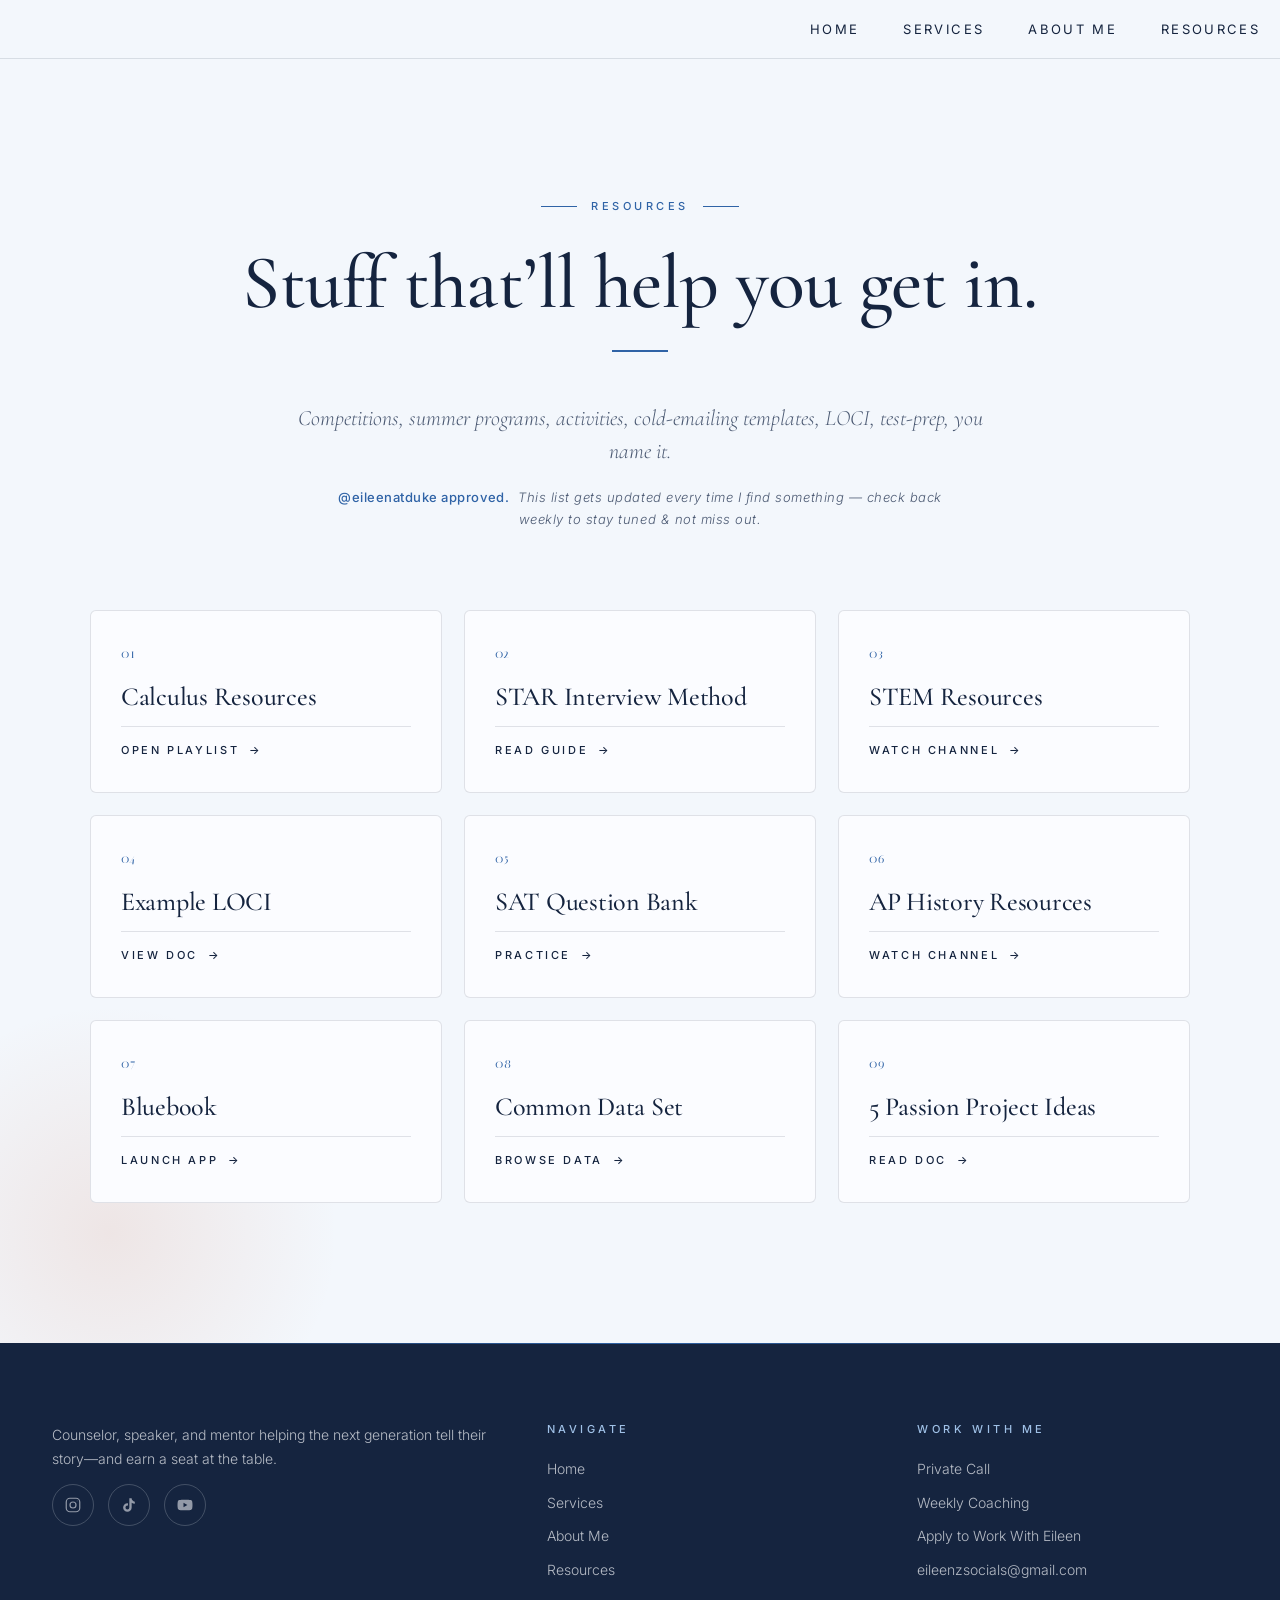
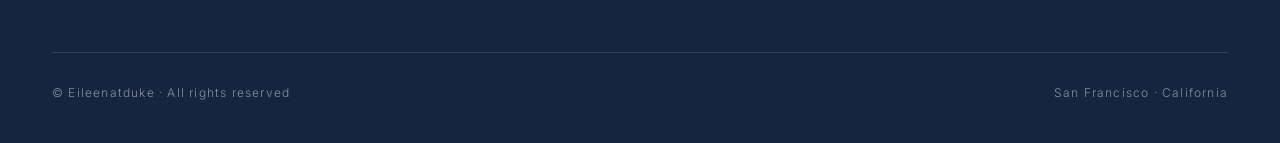
==== commit 2ee9a9ef: "Trigger social logo color-to-gray animation on scroll into view" ====
--- a/resources.html
+++ b/resources.html
@@ -158,6 +158,7 @@
     });
   }, { threshold: 0.12, rootMargin: '0px 0px -60px 0px' });
   document.querySelectorAll('.reveal').forEach(el => io.observe(el));
+  document.querySelectorAll('.socials').forEach(el => io.observe(el));
 
   const nav = document.querySelector('header.nav');
   window.addEventListener('scroll', () => {
--- a/styles.css
+++ b/styles.css
@@ -696,14 +696,34 @@
     border-radius: 50%;
     border: 1px solid rgba(251, 252, 255, 0.2);
     display: grid; place-items: center;
-    color: rgba(251, 252, 255, 0.85);
+    /* Settled (steady) state: gray */
+    color: rgba(251, 252, 255, 0.55);
     transition: all 0.4s ease;
   }
+  /* Play the color->gray animation once the footer scrolls into view
+     (the observer adds .in), so it's actually seen rather than finishing
+     off-screen on page load. */
+  .socials.in a {
+    animation: socialDesaturate 2.4s ease-out;
+  }
+  /* Brand colors the icons start from before settling on gray */
+  .socials a[aria-label="Instagram"] { --brand: #e4405f; }
+  .socials a[aria-label="TikTok"]    { --brand: #25f4ee; }
+  .socials a[aria-label="YouTube"]   { --brand: #ff0000; }
   .socials a:hover {
     background: var(--gold); border-color: var(--gold);
     color: var(--ink); transform: translateY(-2px);
   }
   .socials svg { width: 18px; height: 18px; display: block; }
+
+  @keyframes socialDesaturate {
+    0%, 25% { color: var(--brand, rgba(251, 252, 255, 0.55)); }
+    100%    { color: rgba(251, 252, 255, 0.55); }
+  }
+
+  @media (prefers-reduced-motion: reduce) {
+    .socials.in a { animation: none; }
+  }
   .footer-bottom {
     border-top: 1px solid rgba(251, 252, 255, 0.12);
     padding-top: 30px;
